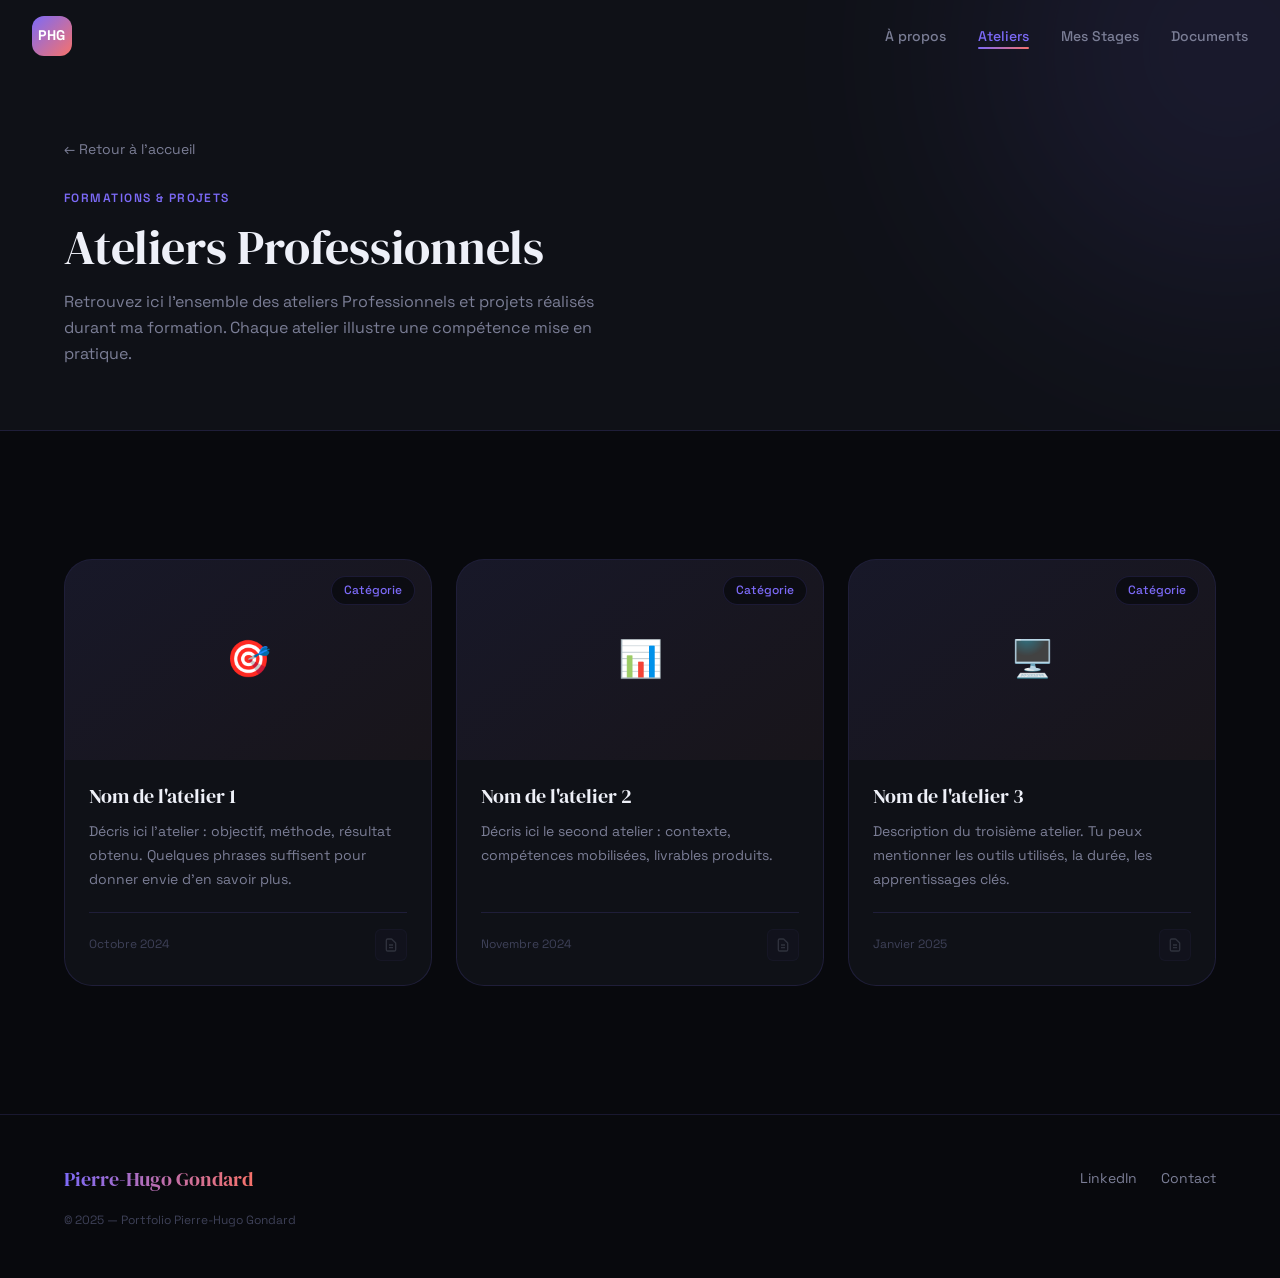
==== pages/ateliers.html @ 6b7bb734 "Initial commit - Portefolio" ====
<!DOCTYPE html>
<html lang="fr">
<head>
  <meta charset="UTF-8" />
  <meta name="viewport" content="width=device-width, initial-scale=1.0" />
  <title>Ateliers Professionnels — Portfolio</title>
  <link rel="stylesheet" href="../css/reset.css" />
  <link rel="stylesheet" href="../css/variables.css" />
  <link rel="stylesheet" href="../css/main.css" />
  <link rel="stylesheet" href="../css/animations.css" />
  <link rel="stylesheet" href="../css/nav.css" />
  <link rel="stylesheet" href="../css/pages.css" />
  <link rel="preconnect" href="https://fonts.googleapis.com" />
  <link href="https://fonts.googleapis.com/css2?family=Space+Grotesk:wght@300;400;500;600;700&family=DM+Serif+Display:ital@0;1&display=swap" rel="stylesheet" />
</head>
<body>

  <nav class="navbar" id="navbar">
    <div class="nav-logo">
      <a href="../index.html"><span class="logo-initials">PHG</span></a><!-- ✏️ -->
    </div>
    <ul class="nav-links">
      <li><a href="../index.html#about" class="nav-link">À propos</a></li>
      <li><a href="ateliers.html" class="nav-link active">Ateliers</a></li>
      <li><a href="stages.html" class="nav-link">Mes Stages</a></li>
      <li><a href="documents.html" class="nav-link">Documents</a></li>
    </ul>
    <button class="nav-toggle" id="navToggle" aria-label="Menu">
      <span></span><span></span><span></span>
    </button>
  </nav>

  <!-- ======= EN-TÊTE PAGE ======= -->
  <header class="page-hero">
    <div class="container">
      <a href="../index.html" class="back-link">
        ← Retour à l'accueil
      </a>
      <div class="section-header" style="margin-bottom:0">
        <span class="section-tag">Formations & Projets</span>
        <h1 class="section-title">Ateliers Professionnels</h1>
        <p style="color:var(--color-text-muted);margin-top:1rem;max-width:580px">
          <!-- ✏️ Texte d'intro -->
          Retrouvez ici l'ensemble des ateliers Professionnels et projets réalisés durant ma formation. Chaque atelier illustre une compétence mise en pratique.
        </p>
      </div>
    </div>
  </header>

  <!-- ======= GRILLE ATELIERS ======= -->
  <main class="section">
    <div class="container">
      <div class="ateliers-grid" id="ateliersGrid">
        <!-- Chargé par ateliers.js -->
        <div style="color:var(--color-text-muted);text-align:center;padding:4rem 0;grid-column:1/-1">Chargement...</div>
      </div>
    </div>
  </main>

  <footer class="footer">
    <div class="container">
      <div class="footer-content">
        <span class="footer-name">Pierre-Hugo Gondard</span><!-- ✏️ -->
        <div class="footer-links">
          <a href="https://linkedin.com/in/[TON-PROFIL]" target="_blank" class="footer-link">LinkedIn</a>
          <a href="mailto:[TON-EMAIL]" class="footer-link">Contact</a>
        </div>
      </div>
      <p class="footer-copy">© 2025 — Portfolio Pierre-Hugo Gondard</p>
    </div>
  </footer>

  <script src="../js/main.js"></script>
  <script src="../js/ateliers.js"></script>
</body>
</html>
---- css/variables.css ----
/* ============================================================
   VARIABLES.CSS — Système de design tokens
   ✏️ Modifie ici pour changer l'identité visuelle du portfolio
   ============================================================ */

:root {

  /* --- Couleurs principales --- */
  --color-bg:           #08090d;       /* Fond principal (presque noir) */
  --color-bg-card:      #0f1117;       /* Fond des cartes */
  --color-bg-elevated:  #161820;       /* Fond élevé (navbar, modals) */

  --color-accent:       #7c6af7;       /* Violet électrique — couleur signature */
  --color-accent-2:     #f7726a;       /* Corail / rose chaud — couleur secondaire */
  --color-accent-3:     #54e5c4;       /* Mint/turquoise — 3e accent */

  --color-text:         #eef0f8;       /* Texte principal */
  --color-text-muted:   #7b7e96;       /* Texte secondaire */
  --color-text-subtle:  #3e4158;       /* Texte très discret */

  --color-border:       rgba(124, 106, 247, 0.15);   /* Bordures */
  --color-border-hover: rgba(124, 106, 247, 0.4);    /* Bordures au survol */

  /* --- Gradients --- */
  --gradient-hero:   linear-gradient(135deg, #7c6af7 0%, #f7726a 100%);
  --gradient-card:   linear-gradient(145deg, rgba(124,106,247,0.08) 0%, rgba(247,114,106,0.04) 100%);
  --gradient-text:   linear-gradient(90deg, #7c6af7, #f7726a);
  --gradient-glow:   radial-gradient(ellipse at center, rgba(124,106,247,0.3) 0%, transparent 70%);

  /* --- Typographie --- */
  --font-display:  'DM Serif Display', Georgia, serif;
  --font-body:     'Space Grotesk', system-ui, sans-serif;

  --text-xs:    0.75rem;    /* 12px */
  --text-sm:    0.875rem;   /* 14px */
  --text-base:  1rem;       /* 16px */
  --text-lg:    1.125rem;   /* 18px */
  --text-xl:    1.25rem;    /* 20px */
  --text-2xl:   1.5rem;     /* 24px */
  --text-3xl:   1.875rem;   /* 30px */
  --text-4xl:   2.25rem;    /* 36px */
  --text-5xl:   3rem;       /* 48px */
  --text-6xl:   3.75rem;    /* 60px */
  --text-7xl:   4.5rem;     /* 72px */

  --weight-light:   300;
  --weight-regular: 400;
  --weight-medium:  500;
  --weight-semi:    600;
  --weight-bold:    700;

  /* --- Espacements --- */
  --space-1:  0.25rem;
  --space-2:  0.5rem;
  --space-3:  0.75rem;
  --space-4:  1rem;
  --space-5:  1.25rem;
  --space-6:  1.5rem;
  --space-8:  2rem;
  --space-10: 2.5rem;
  --space-12: 3rem;
  --space-16: 4rem;
  --space-20: 5rem;
  --space-24: 6rem;
  --space-32: 8rem;

  /* --- Rayons de bordure --- */
  --radius-sm:   6px;
  --radius-md:   12px;
  --radius-lg:   20px;
  --radius-xl:   28px;
  --radius-full: 9999px;

  /* --- Ombres --- */
  --shadow-sm:   0 2px 8px rgba(0,0,0,0.3);
  --shadow-md:   0 8px 24px rgba(0,0,0,0.4);
  --shadow-lg:   0 20px 60px rgba(0,0,0,0.5);
  --shadow-glow: 0 0 40px rgba(124,106,247,0.25);

  /* --- Transitions --- */
  --transition-fast:   150ms ease;
  --transition-base:   250ms ease;
  --transition-slow:   400ms cubic-bezier(0.16, 1, 0.3, 1);
  --transition-spring: 600ms cubic-bezier(0.34, 1.56, 0.64, 1);

  /* --- Layout --- */
  --container-max:  1200px;
  --nav-height:     72px;
}
---- css/main.css ----
/* ============================================================
   MAIN.CSS — Styles principaux du portfolio
   ============================================================ */

/* --- Utilitaires globaux --- */
.container {
  max-width: var(--container-max);
  margin: 0 auto;
  padding: 0 var(--space-6);
}

.section {
  padding: var(--space-32) 0;
}

/* --- Boutons --- */
.btn {
  display: inline-flex;
  align-items: center;
  gap: var(--space-2);
  padding: var(--space-3) var(--space-6);
  border-radius: var(--radius-full);
  font-size: var(--text-sm);
  font-weight: var(--weight-medium);
  letter-spacing: 0.02em;
  transition: all var(--transition-slow);
  cursor: pointer;
}

.btn-primary {
  background: var(--gradient-hero);
  color: #fff;
  box-shadow: 0 4px 20px rgba(124,106,247,0.4);
}
.btn-primary:hover {
  transform: translateY(-2px);
  box-shadow: 0 8px 32px rgba(124,106,247,0.55);
}

.btn-ghost {
  border: 1px solid var(--color-border);
  color: var(--color-text-muted);
  background: rgba(255,255,255,0.03);
}
.btn-ghost:hover {
  border-color: var(--color-border-hover);
  color: var(--color-text);
  background: rgba(124,106,247,0.08);
}

.btn-accent {
  background: var(--color-accent);
  color: #fff;
}
.btn-accent:hover {
  filter: brightness(1.1);
  transform: translateY(-1px);
}

/* --- En-têtes de section --- */
.section-header {
  margin-bottom: var(--space-16);
}

.section-tag {
  display: inline-block;
  font-size: var(--text-xs);
  font-weight: var(--weight-semi);
  letter-spacing: 0.12em;
  text-transform: uppercase;
  color: var(--color-accent);
  margin-bottom: var(--space-3);
}

.section-title {
  font-family: var(--font-display);
  font-size: clamp(var(--text-3xl), 5vw, var(--text-5xl));
  color: var(--color-text);
  line-height: 1.1;
}

/* ===================== HERO ===================== */
.hero {
  position: relative;
  min-height: 100vh;
  display: flex;
  align-items: center;
  justify-content: center;
  overflow: hidden;
  padding-top: var(--nav-height);
}

.hero-bg {
  position: absolute;
  inset: 0;
  pointer-events: none;
}

.orb {
  position: absolute;
  border-radius: 50%;
  filter: blur(80px);
  opacity: 0.35;
}
.orb-1 {
  width: 600px; height: 600px;
  background: var(--color-accent);
  top: -200px; left: -200px;
  animation: orbFloat 8s ease-in-out infinite;
}
.orb-2 {
  width: 500px; height: 500px;
  background: var(--color-accent-2);
  bottom: -150px; right: -150px;
  animation: orbFloat 10s ease-in-out infinite reverse;
}
.orb-3 {
  width: 300px; height: 300px;
  background: var(--color-accent-3);
  top: 50%; left: 50%;
  transform: translate(-50%, -50%);
  animation: orbPulse 6s ease-in-out infinite;
}

.hero-content {
  position: relative;
  z-index: 1;
  text-align: center;
  max-width: 800px;
  padding: 0 var(--space-6);
}

.hero-eyebrow {
  font-size: var(--text-sm);
  letter-spacing: 0.15em;
  text-transform: uppercase;
  color: var(--color-accent);
  font-weight: var(--weight-medium);
  margin-bottom: var(--space-4);
}

.hero-title {
  font-family: var(--font-display);
  font-size: clamp(var(--text-5xl), 10vw, var(--text-7xl));
  line-height: 1;
  margin-bottom: var(--space-6);
  display: flex;
  flex-direction: column;
  gap: var(--space-2);
}

.title-line {
  display: block;
  color: var(--color-text);
}

.accent-italic {
  background: var(--gradient-text);
  -webkit-background-clip: text;
  -webkit-text-fill-color: transparent;
  background-clip: text;
  font-style: italic;
}

.hero-subtitle {
  font-size: var(--text-lg);
  color: var(--color-text-muted);
  margin-bottom: var(--space-10);
  line-height: 1.7;
}
.hero-subtitle strong {
  color: var(--color-text);
  font-weight: var(--weight-semi);
}

.hero-cta {
  display: flex;
  gap: var(--space-4);
  justify-content: center;
  flex-wrap: wrap;
}

.scroll-indicator {
  position: absolute;
  bottom: var(--space-8);
  left: 50%;
  transform: translateX(-50%);
  display: flex;
  flex-direction: column;
  align-items: center;
  gap: var(--space-2);
  color: var(--color-text-subtle);
  font-size: var(--text-xs);
  letter-spacing: 0.1em;
  text-transform: uppercase;
  animation: fadeInUp 1s ease 1.5s both;
}
.scroll-line {
  width: 1px;
  height: 40px;
  background: linear-gradient(to bottom, var(--color-accent), transparent);
  animation: scrollPulse 2s ease-in-out infinite;
}

/* ===================== ABOUT ===================== */
.about-grid {
  display: grid;
  grid-template-columns: 340px 1fr;
  gap: var(--space-16);
  align-items: start;
}

.about-photo {
  position: relative;
}

.photo-frame {
  width: 100%;
  aspect-ratio: 3/4;
  border-radius: var(--radius-xl);
  overflow: hidden;
  background: var(--gradient-card);
  border: 1px solid var(--color-border);
  position: relative;
}
.photo-frame img {
  width: 100%; height: 100%;
  object-fit: cover;
}
.photo-placeholder {
  position: absolute;
  inset: 0;
  display: flex;
  align-items: center;
  justify-content: center;
  color: var(--color-text-muted);
  font-size: var(--text-sm);
  background: var(--gradient-card);
}
.photo-frame:not(.no-photo) .photo-placeholder {
  display: none;
}

.photo-badge {
  position: absolute;
  bottom: -12px;
  right: -12px;
  background: var(--color-accent-3);
  color: #08090d;
  font-size: var(--text-xs);
  font-weight: var(--weight-bold);
  padding: var(--space-2) var(--space-4);
  border-radius: var(--radius-full);
  letter-spacing: 0.06em;
}

.about-intro {
  font-size: var(--text-lg);
  color: var(--color-text);
  line-height: 1.7;
  margin-bottom: var(--space-4);
  font-weight: var(--weight-light);
}

.about-text {
  color: var(--color-text-muted);
  line-height: 1.8;
  margin-bottom: var(--space-8);
}

.skills-title {
  font-size: var(--text-sm);
  font-weight: var(--weight-semi);
  letter-spacing: 0.08em;
  text-transform: uppercase;
  color: var(--color-text-muted);
  margin-bottom: var(--space-4);
}

.skills-grid {
  display: flex;
  flex-wrap: wrap;
  gap: var(--space-2);
  margin-bottom: var(--space-8);
}

.skill-chip {
  padding: var(--space-2) var(--space-4);
  background: rgba(124,106,247,0.1);
  border: 1px solid var(--color-border);
  border-radius: var(--radius-full);
  font-size: var(--text-sm);
  color: var(--color-accent);
  transition: all var(--transition-base);
}
.skill-chip:hover {
  background: rgba(124,106,247,0.2);
  border-color: var(--color-accent);
}

.about-info-grid {
  display: grid;
  grid-template-columns: 1fr 1fr;
  gap: var(--space-4);
}

.info-item {
  display: flex;
  flex-direction: column;
  gap: var(--space-1);
  padding: var(--space-4);
  background: var(--gradient-card);
  border: 1px solid var(--color-border);
  border-radius: var(--radius-md);
}

.info-label {
  font-size: var(--text-xs);
  color: var(--color-text-subtle);
  text-transform: uppercase;
  letter-spacing: 0.08em;
}

.info-value {
  font-size: var(--text-sm);
  font-weight: var(--weight-medium);
  color: var(--color-text);
}

/* ===================== OVERVIEW CARDS ===================== */
.cards-overview {
  background: var(--color-bg-card);
  border-top: 1px solid var(--color-border);
  border-bottom: 1px solid var(--color-border);
}

.overview-cards {
  display: grid;
  grid-template-columns: repeat(3, 1fr);
  gap: var(--space-6);
}

.overview-card {
  display: flex;
  flex-direction: column;
  gap: var(--space-4);
  padding: var(--space-8);
  background: var(--color-bg);
  border: 1px solid var(--color-border);
  border-radius: var(--radius-xl);
  transition: all var(--transition-slow);
  cursor: pointer;
  position: relative;
  overflow: hidden;
}
.overview-card::before {
  content: '';
  position: absolute;
  inset: 0;
  background: var(--gradient-card);
  opacity: 0;
  transition: opacity var(--transition-base);
}
.overview-card:hover {
  border-color: var(--color-border-hover);
  transform: translateY(-4px);
  box-shadow: var(--shadow-glow);
}
.overview-card:hover::before { opacity: 1; }

.card-icon {
  width: 48px; height: 48px;
  display: flex;
  align-items: center;
  justify-content: center;
  background: rgba(124,106,247,0.1);
  border-radius: var(--radius-md);
  color: var(--color-accent);
  position: relative;
  z-index: 1;
}
.card-icon svg { width: 24px; height: 24px; }

.card-title {
  font-family: var(--font-display);
  font-size: var(--text-xl);
  color: var(--color-text);
  position: relative;
  z-index: 1;
}

.card-desc {
  font-size: var(--text-sm);
  color: var(--color-text-muted);
  line-height: 1.7;
  flex: 1;
  position: relative;
  z-index: 1;
}

.card-link {
  font-size: var(--text-sm);
  font-weight: var(--weight-medium);
  color: var(--color-accent);
  position: relative;
  z-index: 1;
  transition: gap var(--transition-base);
}
.overview-card:hover .card-link { letter-spacing: 0.02em; }

/* ===================== FOOTER ===================== */
.footer {
  padding: var(--space-12) 0;
  border-top: 1px solid var(--color-border);
}

.footer-content {
  display: flex;
  align-items: center;
  justify-content: space-between;
  margin-bottom: var(--space-4);
}

.footer-name {
  font-family: var(--font-display);
  font-size: var(--text-xl);
  background: var(--gradient-text);
  -webkit-background-clip: text;
  -webkit-text-fill-color: transparent;
  background-clip: text;
}

.footer-links {
  display: flex;
  gap: var(--space-6);
}

.footer-link {
  font-size: var(--text-sm);
  color: var(--color-text-muted);
  transition: color var(--transition-base);
}
.footer-link:hover { color: var(--color-accent); }

.footer-copy {
  font-size: var(--text-xs);
  color: var(--color-text-subtle);
}

/* ===================== PAGE INTERNE (Header) ===================== */
.page-hero {
  padding: calc(var(--nav-height) + var(--space-16)) 0 var(--space-16);
  background: var(--color-bg-card);
  border-bottom: 1px solid var(--color-border);
  position: relative;
  overflow: hidden;
}
.page-hero::before {
  content: '';
  position: absolute;
  top: -200px; right: -200px;
  width: 500px; height: 500px;
  background: var(--color-accent);
  border-radius: 50%;
  filter: blur(120px);
  opacity: 0.1;
}

.back-link {
  display: inline-flex;
  align-items: center;
  gap: var(--space-2);
  font-size: var(--text-sm);
  color: var(--color-text-muted);
  margin-bottom: var(--space-6);
  transition: color var(--transition-base);
}
.back-link:hover { color: var(--color-accent); }

/* ===================== RESPONSIVE ===================== */
@media (max-width: 900px) {
  .about-grid {
    grid-template-columns: 1fr;
  }
  .about-photo {
    max-width: 280px;
    margin: 0 auto;
  }
  .overview-cards {
    grid-template-columns: 1fr;
  }
}

@media (max-width: 600px) {
  .section { padding: var(--space-20) 0; }
  .about-info-grid { grid-template-columns: 1fr; }
  .hero-cta { flex-direction: column; align-items: center; }
}
---- css/animations.css ----
/* ============================================================
   ANIMATIONS.CSS — Toutes les animations du portfolio
   ============================================================ */

/* --- Keyframes --- */
@keyframes orbFloat {
  0%, 100% { transform: translate(0, 0) scale(1); }
  33%       { transform: translate(30px, -40px) scale(1.05); }
  66%       { transform: translate(-20px, 20px) scale(0.95); }
}

@keyframes orbPulse {
  0%, 100% { opacity: 0.15; transform: translate(-50%,-50%) scale(1); }
  50%       { opacity: 0.3; transform: translate(-50%,-50%) scale(1.3); }
}

@keyframes scrollPulse {
  0%, 100% { opacity: 1; transform: scaleY(1); }
  50%       { opacity: 0.3; transform: scaleY(0.6); }
}

@keyframes fadeInUp {
  from { opacity: 0; transform: translateY(30px); }
  to   { opacity: 1; transform: translateY(0); }
}

@keyframes fadeInLeft {
  from { opacity: 0; transform: translateX(-30px); }
  to   { opacity: 1; transform: translateX(0); }
}

@keyframes scaleIn {
  from { opacity: 0; transform: scale(0.92); }
  to   { opacity: 1; transform: scale(1); }
}

@keyframes shimmer {
  0%   { background-position: -200% center; }
  100% { background-position: 200% center; }
}

@keyframes borderGlow {
  0%, 100% { border-color: rgba(124,106,247,0.15); }
  50%       { border-color: rgba(124,106,247,0.4); }
}

@keyframes tagPop {
  0%   { transform: scale(0.8); opacity: 0; }
  60%  { transform: scale(1.05); }
  100% { transform: scale(1); opacity: 1; }
}

/* --- Classe .reveal — utilisée par JS pour déclencher les animations au scroll --- */
.reveal {
  opacity: 0;
  transform: translateY(28px);
  transition:
    opacity 0.7s cubic-bezier(0.16, 1, 0.3, 1),
    transform 0.7s cubic-bezier(0.16, 1, 0.3, 1);
}
.reveal.is-visible {
  opacity: 1;
  transform: translateY(0);
}

/* Délais en cascade */
.delay-1 { transition-delay: 0.1s; }
.delay-2 { transition-delay: 0.2s; }
.delay-3 { transition-delay: 0.3s; }
.delay-4 { transition-delay: 0.4s; }
.delay-5 { transition-delay: 0.5s; }
.delay-6 { transition-delay: 0.6s; }

/* --- Shimmer pour skeleton loaders --- */
.shimmer {
  background: linear-gradient(
    90deg,
    var(--color-bg-card) 25%,
    var(--color-bg-elevated) 50%,
    var(--color-bg-card) 75%
  );
  background-size: 200% auto;
  animation: shimmer 1.5s infinite linear;
}

/* --- Glow animé sur les éléments clés --- */
.glow-border {
  animation: borderGlow 3s ease-in-out infinite;
}

/* --- Effet de typing (curseur clignotant) --- */
.typing::after {
  content: '|';
  animation: blink 1s step-end infinite;
  color: var(--color-accent);
}
@keyframes blink {
  0%, 100% { opacity: 1; }
  50%       { opacity: 0; }
}

/* --- Hover lift universel --- */
.hover-lift {
  transition: transform var(--transition-slow), box-shadow var(--transition-slow);
}
.hover-lift:hover {
  transform: translateY(-4px);
  box-shadow: var(--shadow-glow);
}

/* --- Tag pop animation --- */
.section-tag {
  animation: tagPop 0.5s cubic-bezier(0.34,1.56,0.64,1) both;
}
---- css/nav.css ----
/* ============================================================
   NAV.CSS — Barre de navigation
   ============================================================ */

.navbar {
  position: fixed;
  top: 0; left: 0; right: 0;
  height: var(--nav-height);
  z-index: 100;
  display: flex;
  align-items: center;
  justify-content: space-between;
  padding: 0 var(--space-8);
  background: rgba(8, 9, 13, 0);
  border-bottom: 1px solid transparent;
  transition:
    background var(--transition-slow),
    border-color var(--transition-slow),
    backdrop-filter var(--transition-slow);
}

.navbar.scrolled {
  background: rgba(8, 9, 13, 0.85);
  backdrop-filter: blur(20px);
  -webkit-backdrop-filter: blur(20px);
  border-color: var(--color-border);
}

.nav-logo {
  display: flex;
  align-items: center;
}

.logo-initials {
  width: 40px; height: 40px;
  display: flex;
  align-items: center;
  justify-content: center;
  background: var(--gradient-hero);
  border-radius: var(--radius-md);
  font-weight: var(--weight-bold);
  font-size: var(--text-sm);
  color: #fff;
  letter-spacing: 0.05em;
}

.nav-links {
  display: flex;
  align-items: center;
  gap: var(--space-8);
}

.nav-link {
  font-size: var(--text-sm);
  font-weight: var(--weight-medium);
  color: var(--color-text-muted);
  transition: color var(--transition-base);
  position: relative;
}
.nav-link::after {
  content: '';
  position: absolute;
  bottom: -4px; left: 0;
  width: 0; height: 2px;
  background: var(--gradient-hero);
  border-radius: var(--radius-full);
  transition: width var(--transition-base);
}
.nav-link:hover { color: var(--color-text); }
.nav-link:hover::after { width: 100%; }
.nav-link.active { color: var(--color-accent); }
.nav-link.active::after { width: 100%; }

.nav-toggle {
  display: none;
  flex-direction: column;
  gap: 5px;
  padding: var(--space-2);
  cursor: pointer;
}
.nav-toggle span {
  display: block;
  width: 24px; height: 2px;
  background: var(--color-text-muted);
  border-radius: var(--radius-full);
  transition: all var(--transition-base);
}
.nav-toggle.open span:nth-child(1) { transform: rotate(45deg) translate(5px, 5px); }
.nav-toggle.open span:nth-child(2) { opacity: 0; }
.nav-toggle.open span:nth-child(3) { transform: rotate(-45deg) translate(5px, -5px); }

/* Mobile menu */
@media (max-width: 700px) {
  .nav-toggle { display: flex; }
  .nav-links {
    position: fixed;
    top: var(--nav-height);
    left: 0; right: 0;
    background: var(--color-bg-elevated);
    border-bottom: 1px solid var(--color-border);
    flex-direction: column;
    gap: 0;
    padding: var(--space-4) 0;
    transform: translateY(-120%);
    opacity: 0;
    pointer-events: none;
    transition: all var(--transition-slow);
  }
  .nav-links.open {
    transform: translateY(0);
    opacity: 1;
    pointer-events: all;
  }
  .nav-link {
    padding: var(--space-4) var(--space-8);
    width: 100%;
    font-size: var(--text-base);
  }
  .nav-link::after { display: none; }
}
---- css/pages.css ----
/* ============================================================
   PAGES.CSS — Styles des pages internes (ateliers, stages, docs)
   ============================================================ */

/* ===================== ATELIERS ===================== */
.ateliers-grid {
  display: grid;
  grid-template-columns: repeat(auto-fill, minmax(340px, 1fr));
  gap: var(--space-6);
}

.atelier-card {
  background: var(--color-bg-card);
  border: 1px solid var(--color-border);
  border-radius: var(--radius-xl);
  overflow: hidden;
  transition: all var(--transition-slow);
  display: flex;
  flex-direction: column;
}
.atelier-card:hover {
  border-color: var(--color-border-hover);
  transform: translateY(-4px);
  box-shadow: var(--shadow-glow);
}

.atelier-banner {
  height: 200px;
  background: var(--gradient-card);
  position: relative;
  overflow: hidden;
  display: flex;
  align-items: center;
  justify-content: center;
}
.atelier-banner img {
  width: 100%; height: 100%;
  object-fit: cover;
}
.atelier-banner-placeholder {
  font-size: var(--text-4xl);
}

.atelier-tag {
  position: absolute;
  top: var(--space-4);
  right: var(--space-4);
  background: rgba(8,9,13,0.7);
  backdrop-filter: blur(8px);
  border: 1px solid var(--color-border);
  padding: var(--space-1) var(--space-3);
  border-radius: var(--radius-full);
  font-size: var(--text-xs);
  font-weight: var(--weight-medium);
  color: var(--color-accent);
}

.atelier-body {
  padding: var(--space-6);
  display: flex;
  flex-direction: column;
  gap: var(--space-3);
  flex: 1;
}

.atelier-title {
  font-family: var(--font-display);
  font-size: var(--text-xl);
  color: var(--color-text);
}

.atelier-desc {
  font-size: var(--text-sm);
  color: var(--color-text-muted);
  line-height: 1.7;
  flex: 1;
}

.atelier-meta {
  display: flex;
  align-items: center;
  justify-content: space-between;
  margin-top: var(--space-2);
  padding-top: var(--space-4);
  border-top: 1px solid var(--color-border);
}

.atelier-date {
  font-size: var(--text-xs);
  color: var(--color-text-subtle);
}

.atelier-actions {
  display: flex;
  gap: var(--space-2);
}

.icon-btn {
  width: 32px; height: 32px;
  display: flex;
  align-items: center;
  justify-content: center;
  border-radius: var(--radius-sm);
  background: rgba(124,106,247,0.08);
  border: 1px solid var(--color-border);
  color: var(--color-text-muted);
  transition: all var(--transition-base);
  cursor: pointer;
}
.icon-btn:hover {
  background: rgba(124,106,247,0.15);
  border-color: var(--color-accent);
  color: var(--color-accent);
}
.icon-btn svg { width: 16px; height: 16px; }

/* ===================== STAGES ===================== */
.stages-list {
  display: flex;
  flex-direction: column;
  gap: var(--space-8);
}

.stage-card {
  background: var(--color-bg-card);
  border: 1px solid var(--color-border);
  border-radius: var(--radius-xl);
  overflow: hidden;
  transition: border-color var(--transition-base);
}
.stage-card:hover { border-color: var(--color-border-hover); }

.stage-header {
  padding: var(--space-8);
  display: grid;
  grid-template-columns: auto 1fr auto;
  gap: var(--space-6);
  align-items: start;
}

.stage-logo {
  width: 64px; height: 64px;
  border-radius: var(--radius-md);
  background: var(--gradient-card);
  border: 1px solid var(--color-border);
  display: flex;
  align-items: center;
  justify-content: center;
  font-size: var(--text-2xl);
  flex-shrink: 0;
}

.stage-info { flex: 1; }

.stage-company {
  font-family: var(--font-display);
  font-size: var(--text-2xl);
  color: var(--color-text);
  margin-bottom: var(--space-1);
}

.stage-role {
  font-size: var(--text-base);
  color: var(--color-accent);
  font-weight: var(--weight-medium);
  margin-bottom: var(--space-3);
}

.stage-chips {
  display: flex;
  flex-wrap: wrap;
  gap: var(--space-2);
}

.stage-chip {
  padding: var(--space-1) var(--space-3);
  border-radius: var(--radius-full);
  font-size: var(--text-xs);
  font-weight: var(--weight-medium);
  border: 1px solid;
}
.chip-date {
  border-color: var(--color-border);
  color: var(--color-text-muted);
}
.chip-lieu {
  border-color: rgba(84,229,196,0.3);
  color: var(--color-accent-3);
  background: rgba(84,229,196,0.05);
}

.stage-actions { display: flex; flex-direction: column; gap: var(--space-2); }

.stage-body {
  padding: 0 var(--space-8) var(--space-8);
  display: flex;
  flex-direction: column;
  gap: var(--space-6);
}

.stage-desc {
  color: var(--color-text-muted);
  line-height: 1.8;
  border-left: 2px solid var(--color-accent);
  padding-left: var(--space-4);
}

.stage-missions h4 {
  font-size: var(--text-sm);
  font-weight: var(--weight-semi);
  color: var(--color-text-subtle);
  text-transform: uppercase;
  letter-spacing: 0.08em;
  margin-bottom: var(--space-3);
}

.stage-missions ul {
  display: flex;
  flex-direction: column;
  gap: var(--space-2);
}

.stage-missions li {
  display: flex;
  align-items: flex-start;
  gap: var(--space-3);
  font-size: var(--text-sm);
  color: var(--color-text-muted);
}
.stage-missions li::before {
  content: '';
  width: 6px; height: 6px;
  border-radius: 50%;
  background: var(--color-accent);
  margin-top: 6px;
  flex-shrink: 0;
}

/* Accordéon compte rendu */
.stage-cr-toggle {
  display: flex;
  align-items: center;
  justify-content: space-between;
  padding: var(--space-5) var(--space-8);
  background: rgba(124,106,247,0.05);
  border-top: 1px solid var(--color-border);
  cursor: pointer;
  transition: background var(--transition-base);
  user-select: none;
}
.stage-cr-toggle:hover { background: rgba(124,106,247,0.1); }

.stage-cr-toggle span {
  font-size: var(--text-sm);
  font-weight: var(--weight-medium);
  color: var(--color-accent);
}

.toggle-icon {
  width: 20px; height: 20px;
  color: var(--color-accent);
  transition: transform var(--transition-base);
}
.stage-cr-toggle.open .toggle-icon { transform: rotate(180deg); }

.stage-cr-content {
  display: none;
  padding: var(--space-8);
  border-top: 1px solid var(--color-border);
  background: var(--color-bg);
}
.stage-cr-content.open { display: block; }

.cr-text {
  color: var(--color-text-muted);
  line-height: 1.9;
  white-space: pre-line;
}

/* ===================== DOCUMENTS ===================== */
.docs-grid {
  display: grid;
  grid-template-columns: repeat(auto-fill, minmax(280px, 1fr));
  gap: var(--space-6);
}

.doc-card {
  background: var(--color-bg-card);
  border: 1px solid var(--color-border);
  border-radius: var(--radius-xl);
  padding: var(--space-6);
  display: flex;
  flex-direction: column;
  gap: var(--space-4);
  transition: all var(--transition-slow);
  position: relative;
  overflow: hidden;
}
.doc-card::after {
  content: '';
  position: absolute;
  bottom: 0; left: 0; right: 0;
  height: 3px;
  background: var(--gradient-hero);
  transform: scaleX(0);
  transform-origin: left;
  transition: transform var(--transition-slow);
}
.doc-card:hover {
  border-color: var(--color-border-hover);
  transform: translateY(-3px);
}
.doc-card:hover::after { transform: scaleX(1); }

.doc-icon {
  width: 52px; height: 52px;
  display: flex;
  align-items: center;
  justify-content: center;
  border-radius: var(--radius-md);
  font-size: var(--text-2xl);
}
.doc-icon.pdf    { background: rgba(247,114,106,0.1); }
.doc-icon.link   { background: rgba(124,106,247,0.1); }
.doc-icon.file   { background: rgba(84,229,196,0.1); }

.doc-title {
  font-size: var(--text-base);
  font-weight: var(--weight-semi);
  color: var(--color-text);
}

.doc-desc {
  font-size: var(--text-sm);
  color: var(--color-text-muted);
  line-height: 1.6;
  flex: 1;
}

.doc-actions {
  display: flex;
  gap: var(--space-2);
  flex-wrap: wrap;
}

.doc-btn {
  display: inline-flex;
  align-items: center;
  gap: var(--space-2);
  padding: var(--space-2) var(--space-4);
  border-radius: var(--radius-full);
  font-size: var(--text-xs);
  font-weight: var(--weight-medium);
  transition: all var(--transition-base);
  cursor: pointer;
}
.doc-btn-primary {
  background: var(--color-accent);
  color: #fff;
}
.doc-btn-primary:hover { filter: brightness(1.1); }

.doc-btn-secondary {
  border: 1px solid var(--color-border);
  color: var(--color-text-muted);
}
.doc-btn-secondary:hover {
  border-color: var(--color-border-hover);
  color: var(--color-text);
}

/* ===================== LINKEDIN CARD ===================== */
.linkedin-card {
  background: linear-gradient(135deg, rgba(10,102,194,0.15) 0%, rgba(124,106,247,0.1) 100%);
  border: 1px solid rgba(10,102,194,0.3);
  border-radius: var(--radius-xl);
  padding: var(--space-8);
  display: flex;
  align-items: center;
  gap: var(--space-6);
  margin-bottom: var(--space-12);
  transition: all var(--transition-slow);
}
.linkedin-card:hover {
  border-color: rgba(10,102,194,0.6);
  transform: translateY(-2px);
}

.linkedin-icon {
  width: 64px; height: 64px;
  background: #0a66c2;
  border-radius: var(--radius-md);
  display: flex;
  align-items: center;
  justify-content: center;
  font-size: var(--text-3xl);
  flex-shrink: 0;
}

.linkedin-info h3 {
  font-size: var(--text-xl);
  font-weight: var(--weight-semi);
  color: var(--color-text);
  margin-bottom: var(--space-1);
}

.linkedin-info p {
  font-size: var(--text-sm);
  color: var(--color-text-muted);
}

/* Responsive pages */
@media (max-width: 700px) {
  .stage-header {
    grid-template-columns: auto 1fr;
    grid-template-rows: auto auto;
  }
  .stage-actions {
    grid-column: 1 / -1;
    flex-direction: row;
  }
  .ateliers-grid { grid-template-columns: 1fr; }
  .docs-grid     { grid-template-columns: 1fr; }
  .linkedin-card { flex-direction: column; text-align: center; }
}
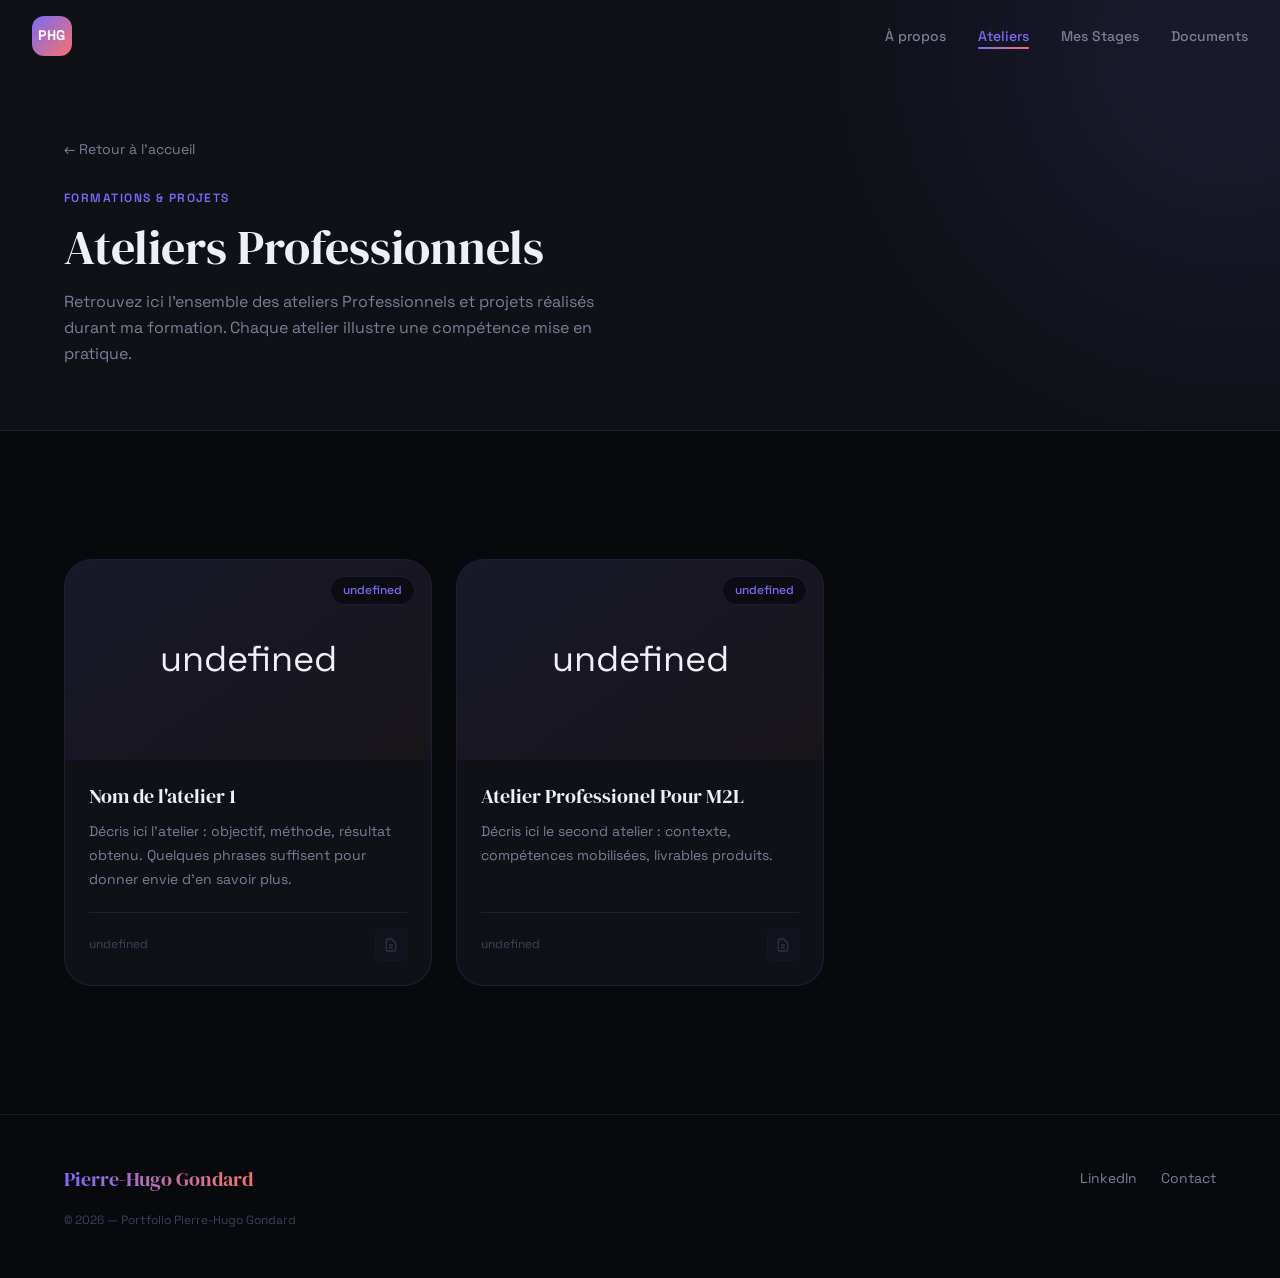
==== commit 5d75644c: "Mise à jour des fichiers et des images" ====
--- a/pages/ateliers.html
+++ b/pages/ateliers.html
@@ -66,7 +66,7 @@
           <a href="mailto:[TON-EMAIL]" class="footer-link">Contact</a>
         </div>
       </div>
-      <p class="footer-copy">© 2025 — Portfolio Pierre-Hugo Gondard</p>
+      <p class="footer-copy">© 2026 — Portfolio Pierre-Hugo Gondard</p>
     </div>
   </footer>
 
